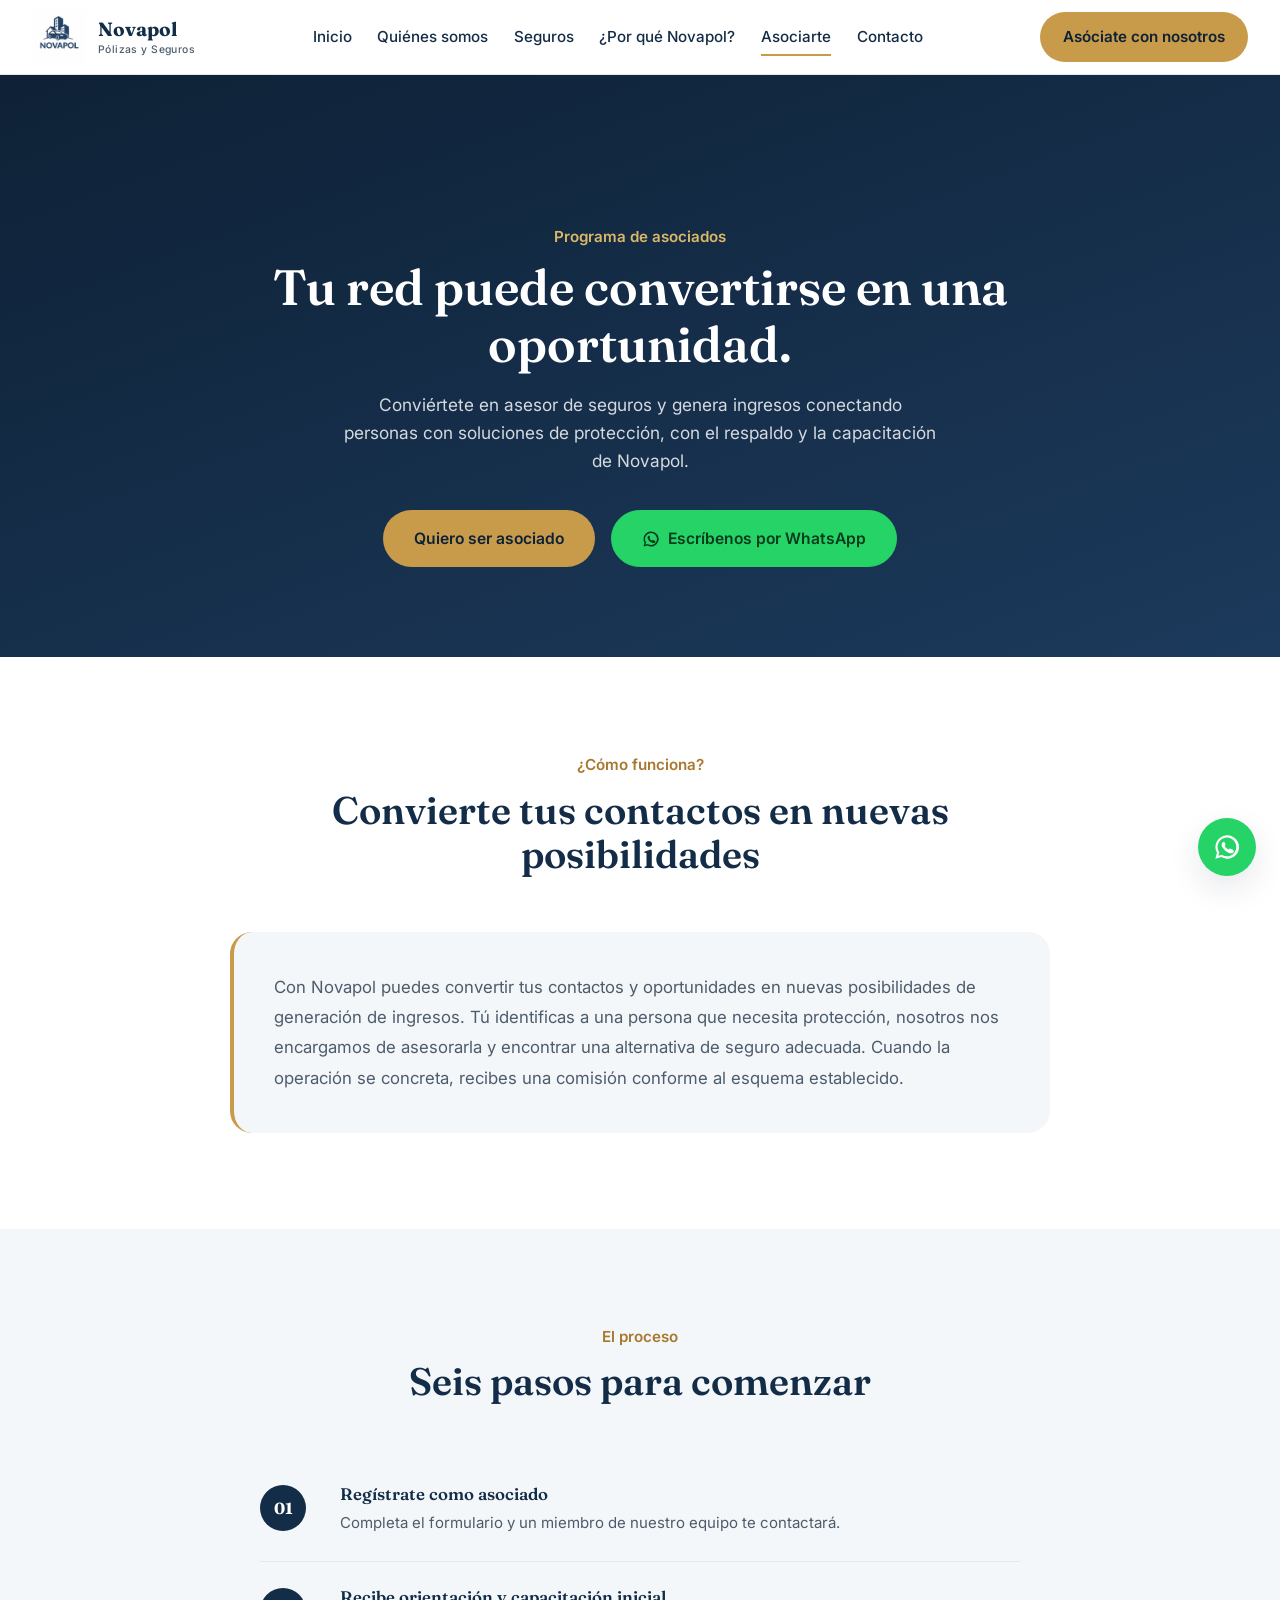
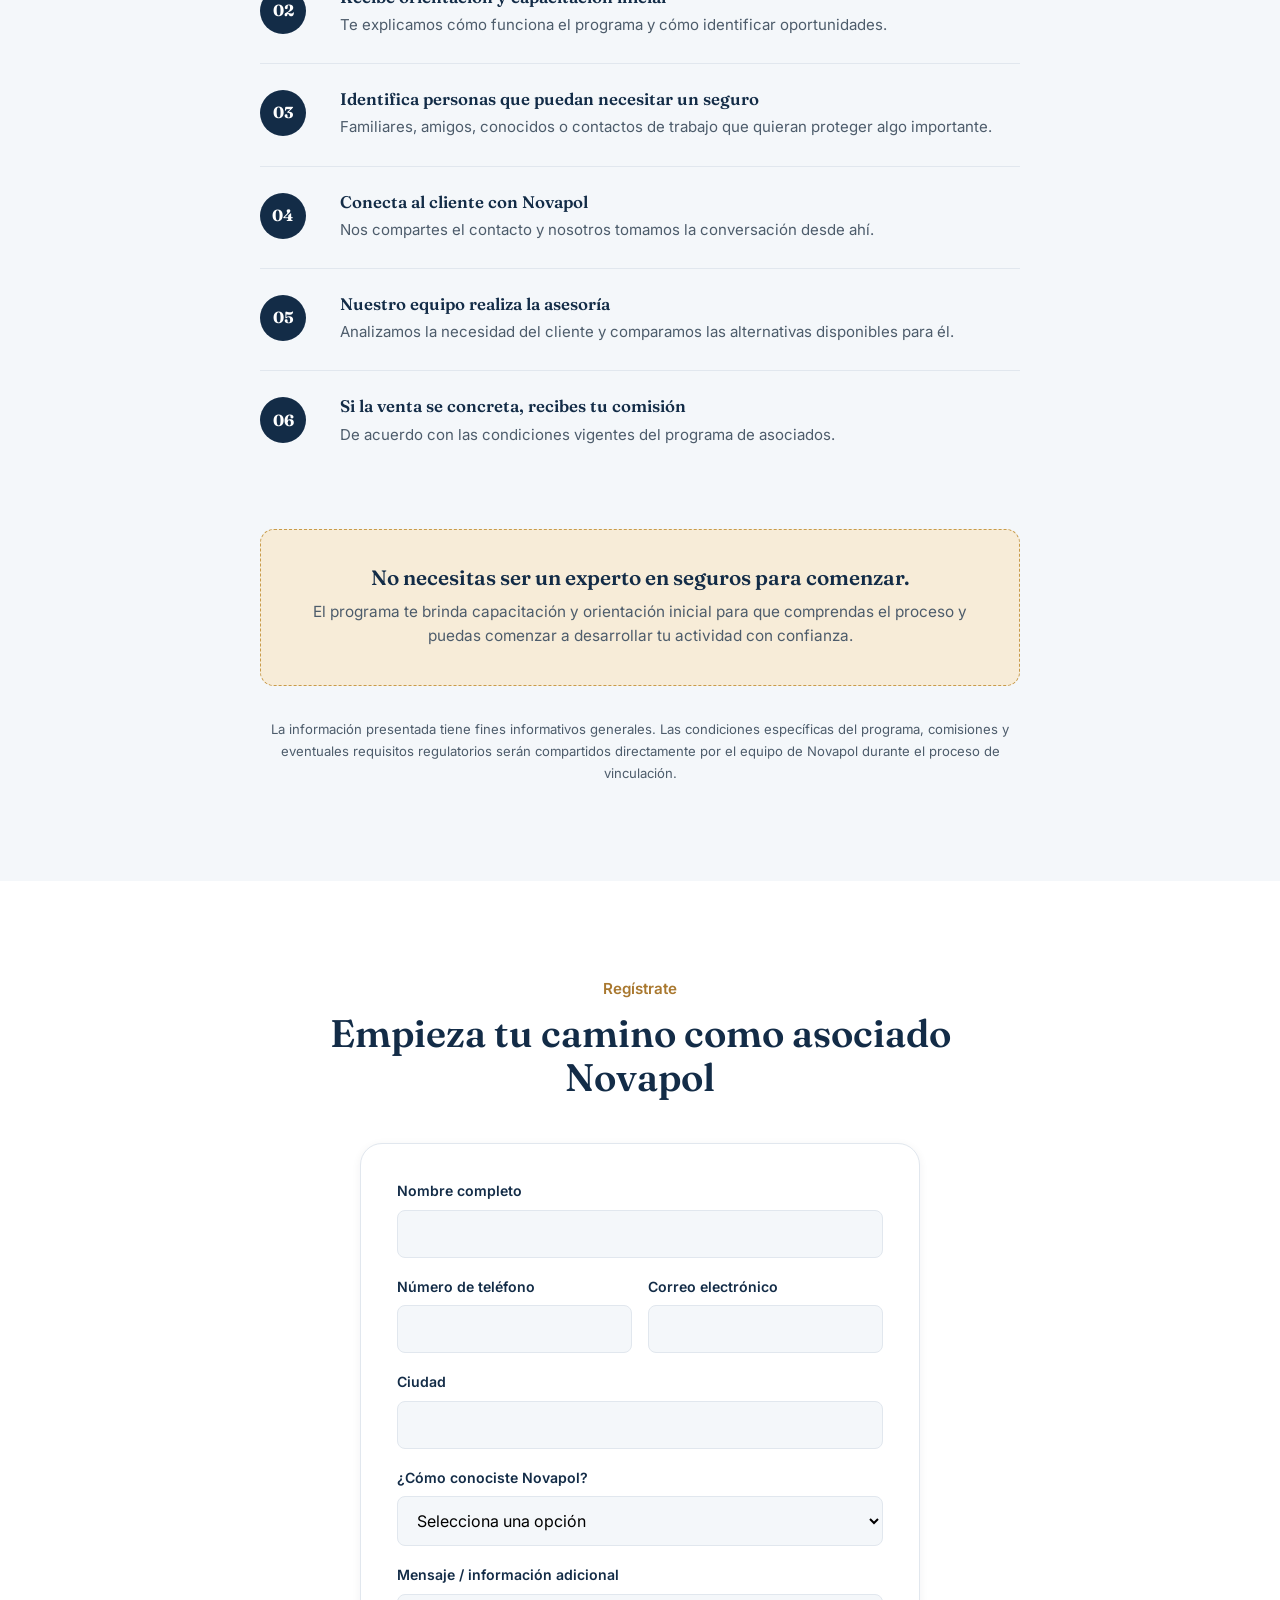
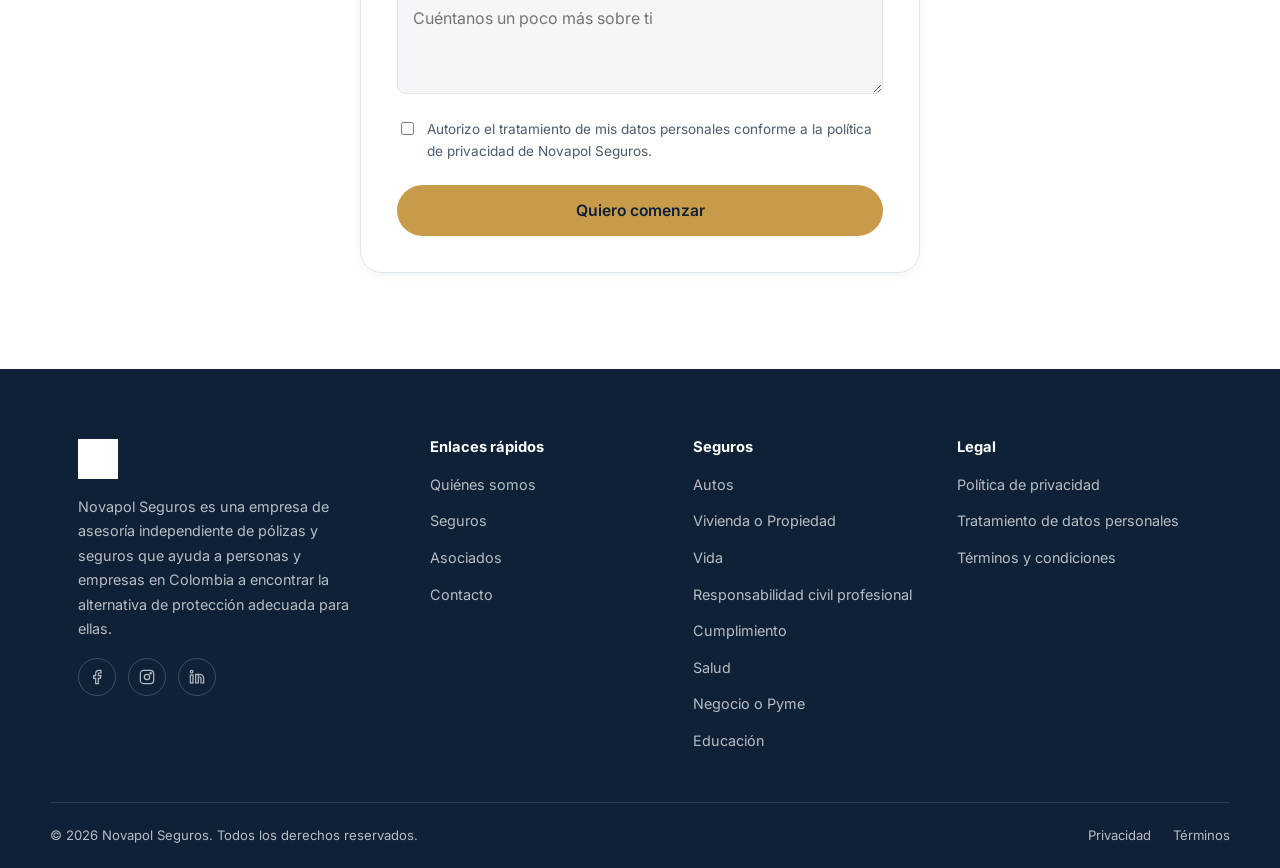
==== asociate.html @ b86d1c2f "Add files via upload" ====
<!DOCTYPE html>
<html lang="es-CO">
<head>
<meta charset="UTF-8">
<meta name="viewport" content="width=device-width, initial-scale=1.0">
<title>Asóciate con Novapol | Programa de Asociados de Novapol Seguros</title>
<meta name="description" content="Conviértete en asociado de Novapol Seguros: identifica personas que necesitan protección, conéctalas con nuestros asesores y recibe una comisión conforme a las condiciones del programa.">
<link rel="canonical" href="https://www.novapolseguros.com/asociate.html">

<meta property="og:type" content="website">
<meta property="og:site_name" content="Novapol Seguros">
<meta property="og:title" content="Programa de Asociados | Novapol Seguros">
<meta property="og:description" content="Tu red puede convertirse en una oportunidad. Conoce el programa de asociados de Novapol Seguros.">
<meta property="og:image" content="images/logo-full.png">
<meta property="og:locale" content="es_CO">

<link rel="icon" type="image/png" href="images/favicon.png">
<link rel="apple-touch-icon" href="images/favicon.png">

<link rel="preconnect" href="https://fonts.googleapis.com">
<link rel="preconnect" href="https://fonts.gstatic.com" crossorigin>
<link href="https://fonts.googleapis.com/css2?family=Fraunces:wght@500;600;700&family=Inter:wght@400;500;600;700&display=swap" rel="stylesheet">

<link rel="stylesheet" href="css/styles.css">
</head>
<body>

<!-- ================= HEADER ================= -->
<header class="site-header">
  <div class="header-inner">
    <a href="index.html" class="brand" aria-label="Novapol Seguros, ir al inicio">
      <img src="images/logo-icon.png" alt="Logotipo de Novapol Seguros">
      <span class="brand-name">Novapol<small>Pólizas y Seguros</small></span>
    </a>

    <nav class="nav-desktop" aria-label="Navegación principal">
      <a href="index.html#inicio">Inicio</a>
      <a href="index.html#quienes-somos">Quiénes somos</a>
      <a href="index.html#seguros">Seguros</a>
      <a href="index.html#por-que-novapol">¿Por qué Novapol?</a>
      <a href="asociate.html" class="current">Asociarte</a>
      <a href="index.html#contacto">Contacto</a>
    </nav>

    <div class="header-actions">
      <a href="#form-asociado" class="btn btn-primary">Asóciate con nosotros</a>
      <button class="hamburger" aria-label="Abrir menú" aria-expanded="false">
        <span></span><span></span><span></span>
      </button>
    </div>
  </div>

  <div class="mobile-menu" id="mobileMenu">
    <a href="index.html#inicio">Inicio</a>
    <a href="index.html#quienes-somos">Quiénes somos</a>
    <a href="index.html#seguros">Seguros</a>
    <a href="index.html#por-que-novapol">¿Por qué Novapol?</a>
    <a href="asociate.html">Asociarte</a>
    <a href="index.html#contacto">Contacto</a>
    <a href="#form-asociado" class="btn btn-primary btn-block">Asóciate con nosotros</a>
  </div>
</header>

<!-- ================= HERO ASOCIADOS ================= -->
<section class="assoc-hero">
  <div class="wrap">
    <span class="eyebrow">Programa de asociados</span>
    <h1>Tu red puede convertirse en una oportunidad.</h1>
    <p>Conviértete en asesor de seguros y genera ingresos conectando personas con soluciones de protección, con el respaldo y la capacitación de Novapol.</p>
    <div class="hero-ctas">
      <a href="#form-asociado" class="btn btn-primary">Quiero ser asociado</a>
      <a href="https://wa.me/573016755052?text=Hola%20Novapol%20Seguros%2C%20quisiera%20recibir%20asesor%C3%ADa%20sobre%20seguros." class="btn btn-wa " target="_blank" rel="noopener"><svg width="18" height="18" viewBox="0 0 24 24" fill="currentColor" aria-hidden="true"><path d="M12 2a10 10 0 0 0-8.6 15L2 22l5.2-1.4A10 10 0 1 0 12 2zm0 18a8 8 0 0 1-4.1-1.1l-.3-.2-3 .8.8-2.9-.2-.3A8 8 0 1 1 12 20zm4.4-6c-.2-.1-1.4-.7-1.6-.8s-.4-.1-.5.1-.5.7-.6.8-.2.1-.4 0a6.5 6.5 0 0 1-1.9-1.2 7 7 0 0 1-1.3-1.6c-.1-.2 0-.3.1-.4l.3-.4c.1-.1.1-.2.2-.4s0-.3 0-.4-.5-1.2-.7-1.6-.4-.4-.5-.4h-.5a1 1 0 0 0-.7.3 3 3 0 0 0-.9 2.2 5.2 5.2 0 0 0 1.1 2.7 11 11 0 0 0 4.4 3.9c.6.3 1.1.4 1.5.5a3.6 3.6 0 0 0 1.6.1 2.7 2.7 0 0 0 1.7-1.2 2.2 2.2 0 0 0 .1-1.2c-.1-.1-.2-.2-.4-.3z"/></svg> Escríbenos por WhatsApp</a>
    </div>
  </div>
</section>

<!-- ================= EXPLICACIÓN DEL MODELO ================= -->
<section class="section">
  <div class="wrap">
    <div class="center-col reveal">
      <span class="eyebrow">¿Cómo funciona?</span>
      <h2>Convierte tus contactos en nuevas posibilidades</h2>
    </div>

    <div class="explain-card mt-lg reveal">
      <p>Con Novapol puedes convertir tus contactos y oportunidades en nuevas posibilidades de generación de ingresos. Tú identificas a una persona que necesita protección, nosotros nos encargamos de asesorarla y encontrar una alternativa de seguro adecuada. Cuando la operación se concreta, recibes una comisión conforme al esquema establecido.</p>
    </div>
  </div>
</section>

<!-- ================= PROCESO PASO A PASO ================= -->
<section class="section section-tint">
  <div class="wrap">
    <div class="center-col reveal">
      <span class="eyebrow">El proceso</span>
      <h2>Seis pasos para comenzar</h2>
    </div>

    <div class="assoc-steps mt-lg reveal">
      <div class="assoc-step">
        <div class="num-circle">01</div>
        <div><h3>Regístrate como asociado</h3><p>Completa el formulario y un miembro de nuestro equipo te contactará.</p></div>
      </div>
      <div class="assoc-step">
        <div class="num-circle">02</div>
        <div><h3>Recibe orientación y capacitación inicial</h3><p>Te explicamos cómo funciona el programa y cómo identificar oportunidades.</p></div>
      </div>
      <div class="assoc-step">
        <div class="num-circle">03</div>
        <div><h3>Identifica personas que puedan necesitar un seguro</h3><p>Familiares, amigos, conocidos o contactos de trabajo que quieran proteger algo importante.</p></div>
      </div>
      <div class="assoc-step">
        <div class="num-circle">04</div>
        <div><h3>Conecta al cliente con Novapol</h3><p>Nos compartes el contacto y nosotros tomamos la conversación desde ahí.</p></div>
      </div>
      <div class="assoc-step">
        <div class="num-circle">05</div>
        <div><h3>Nuestro equipo realiza la asesoría</h3><p>Analizamos la necesidad del cliente y comparamos las alternativas disponibles para él.</p></div>
      </div>
      <div class="assoc-step">
        <div class="num-circle">06</div>
        <div><h3>Si la venta se concreta, recibes tu comisión</h3><p>De acuerdo con las condiciones vigentes del programa de asociados.</p></div>
      </div>
    </div>

    <div class="note-block reveal">
      <h3>No necesitas ser un experto en seguros para comenzar.</h3>
      <p>El programa te brinda capacitación y orientación inicial para que comprendas el proceso y puedas comenzar a desarrollar tu actividad con confianza.</p>
    </div>

    <p class="disclaimer">La información presentada tiene fines informativos generales. Las condiciones específicas del programa, comisiones y eventuales requisitos regulatorios serán compartidos directamente por el equipo de Novapol durante el proceso de vinculación.</p>
  </div>
</section>

<!-- ================= FORMULARIO ASOCIADOS ================= -->
<section class="section" id="form-asociado">
  <div class="wrap">
    <div class="center-col reveal">
      <span class="eyebrow">Regístrate</span>
      <h2>Empieza tu camino como asociado Novapol</h2>
    </div>

    <div style="max-width:560px;margin:44px auto 0;" class="reveal">
      <div class="form-card">
        <form data-validate data-subject="Nueva solicitud para ASOCIARSE - Novapol Seguros">
          <div class="form-status"></div>
          <input type="text" name="botcheck" tabindex="-1" autocomplete="off" style="display:none" aria-hidden="true">
          <div class="field">
            <label for="n-nombre">Nombre completo</label>
            <input id="n-nombre" name="nombre" type="text" data-required>
            <div class="field-error">Por favor ingresa tu nombre.</div>
          </div>
          <div class="field-row">
            <div class="field">
              <label for="n-telefono">Número de teléfono</label>
              <input id="n-telefono" name="telefono" type="tel" data-required>
              <div class="field-error">Ingresa un teléfono válido.</div>
            </div>
            <div class="field">
              <label for="n-correo">Correo electrónico</label>
              <input id="n-correo" name="email" type="email" data-required>
              <div class="field-error">Ingresa un correo válido.</div>
            </div>
          </div>
          <div class="field">
            <label for="n-ciudad">Ciudad</label>
            <input id="n-ciudad" name="ciudad" type="text" data-required>
            <div class="field-error">Ingresa tu ciudad.</div>
          </div>
          <div class="field">
            <label for="n-como">¿Cómo conociste Novapol?</label>
            <select id="n-como" name="como_conocio_novapol" data-required>
              <option value="">Selecciona una opción</option>
              <option>Redes sociales</option>
              <option>Recomendado por un conocido</option>
              <option>Búsqueda en internet</option>
              <option>Evento o charla</option>
              <option>Otro</option>
            </select>
            <div class="field-error">Selecciona una opción.</div>
          </div>
          <div class="field">
            <label for="n-mensaje">Mensaje / información adicional</label>
            <textarea id="n-mensaje" name="mensaje" placeholder="Cuéntanos un poco más sobre ti"></textarea>
          </div>
          <div class="checkbox-field">
            <input type="checkbox" id="n-datos" name="autoriza_tratamiento_datos" data-required>
            <label for="n-datos">Autorizo el tratamiento de mis datos personales conforme a la política de privacidad de Novapol Seguros.</label>
          </div>
          <button type="submit" class="btn btn-primary btn-block">Quiero comenzar</button>
        </form>
      </div>
    </div>
  </div>
</section>

<!-- ================= FOOTER ================= -->
<footer class="site-footer">
  <div class="wrap footer-grid">
    <div class="footer-brand">
      <img src="images/logo-icon.png" alt="Novapol Seguros">
      <p>Novapol Seguros es una empresa de asesoría independiente de pólizas y seguros que ayuda a personas y empresas en Colombia a encontrar la alternativa de protección adecuada para ellas.</p>
      <div class="social-row">
        <a href="#" aria-label="Facebook"><svg width="16" height="16" viewBox="0 0 24 24" fill="none" stroke="currentColor" stroke-width="1.8"><path d="M18 2h-3a5 5 0 0 0-5 5v3H7v4h3v8h4v-8h3l1-4h-4V7a1 1 0 0 1 1-1h3z"/></svg></a>
        <a href="#" aria-label="Instagram"><svg width="16" height="16" viewBox="0 0 24 24" fill="none" stroke="currentColor" stroke-width="1.8"><rect x="2" y="2" width="20" height="20" rx="5"/><circle cx="12" cy="12" r="4"/><circle cx="17.5" cy="6.5" r="1"/></svg></a>
        <a href="#" aria-label="LinkedIn"><svg width="16" height="16" viewBox="0 0 24 24" fill="none" stroke="currentColor" stroke-width="1.8"><path d="M16 8a6 6 0 0 1 6 6v7h-4v-7a2 2 0 0 0-4 0v7h-4V8h4v2a6 6 0 0 1 2-2z"/><rect x="2" y="9" width="4" height="12"/><circle cx="4" cy="4" r="2"/></svg></a>
      </div>
    </div>

    <div class="footer-col">
      <h4>Enlaces rápidos</h4>
      <ul>
        <li><a href="index.html#quienes-somos">Quiénes somos</a></li>
        <li><a href="index.html#seguros">Seguros</a></li>
        <li><a href="asociate.html">Asociados</a></li>
        <li><a href="index.html#contacto">Contacto</a></li>
      </ul>
    </div>

    <div class="footer-col">
      <h4>Seguros</h4>
      <ul>
        <li><a href="index.html#seguros">Autos</a></li>
        <li><a href="index.html#seguros">Vivienda o Propiedad</a></li>
        <li><a href="index.html#seguros">Vida</a></li>
        <li><a href="index.html#seguros">Responsabilidad civil profesional</a></li>
        <li><a href="index.html#seguros">Cumplimiento</a></li>
        <li><a href="index.html#seguros">Salud</a></li>
        <li><a href="index.html#seguros">Negocio o Pyme</a></li>
        <li><a href="index.html#seguros">Educación</a></li>
      </ul>
    </div>

    <div class="footer-col">
      <h4>Legal</h4>
      <ul>
        <li><a href="#">Política de privacidad</a></li>
        <li><a href="#">Tratamiento de datos personales</a></li>
        <li><a href="#">Términos y condiciones</a></li>
      </ul>
    </div>
  </div>

  <div class="wrap footer-bottom">
    <span>© 2026 Novapol Seguros. Todos los derechos reservados.</span>
    <span>
      <a href="#">Privacidad</a>
      <a href="#">Términos</a>
    </span>
  </div>
</footer>

<a href="https://wa.me/573016755052?text=Hola%20Novapol%20Seguros%2C%20quisiera%20recibir%20asesor%C3%ADa%20sobre%20seguros." class="whatsapp-fab" target="_blank" rel="noopener" aria-label="Escríbenos por WhatsApp" title="Escríbenos por WhatsApp">
  <svg width="28" height="28" viewBox="0 0 24 24" fill="currentColor"><path d="M12 2a10 10 0 0 0-8.6 15L2 22l5.2-1.4A10 10 0 1 0 12 2zm0 18a8 8 0 0 1-4.1-1.1l-.3-.2-3 .8.8-2.9-.2-.3A8 8 0 1 1 12 20zm4.4-6c-.2-.1-1.4-.7-1.6-.8s-.4-.1-.5.1-.5.7-.6.8-.2.1-.4 0a6.5 6.5 0 0 1-1.9-1.2 7 7 0 0 1-1.3-1.6c-.1-.2 0-.3.1-.4l.3-.4c.1-.1.1-.2.2-.4s0-.3 0-.4-.5-1.2-.7-1.6-.4-.4-.5-.4h-.5a1 1 0 0 0-.7.3 3 3 0 0 0-.9 2.2 5.2 5.2 0 0 0 1.1 2.7 11 11 0 0 0 4.4 3.9c.6.3 1.1.4 1.5.5a3.6 3.6 0 0 0 1.6.1 2.7 2.7 0 0 0 1.7-1.2 2.2 2.2 0 0 0 .1-1.2c-.1-.1-.2-.2-.4-.3z"/></svg>
</a>

<div class="mobile-cta-bar">
  <a href="#form-asociado" class="btn btn-primary">Quiero ser asociado</a>
  <a href="https://wa.me/573016755052?text=Hola%20Novapol%20Seguros%2C%20quisiera%20recibir%20asesor%C3%ADa%20sobre%20seguros." class="btn btn-wa" target="_blank" rel="noopener"><svg width="18" height="18" viewBox="0 0 24 24" fill="currentColor" aria-hidden="true"><path d="M12 2a10 10 0 0 0-8.6 15L2 22l5.2-1.4A10 10 0 1 0 12 2zm0 18a8 8 0 0 1-4.1-1.1l-.3-.2-3 .8.8-2.9-.2-.3A8 8 0 1 1 12 20zm4.4-6c-.2-.1-1.4-.7-1.6-.8s-.4-.1-.5.1-.5.7-.6.8-.2.1-.4 0a6.5 6.5 0 0 1-1.9-1.2 7 7 0 0 1-1.3-1.6c-.1-.2 0-.3.1-.4l.3-.4c.1-.1.1-.2.2-.4s0-.3 0-.4-.5-1.2-.7-1.6-.4-.4-.5-.4h-.5a1 1 0 0 0-.7.3 3 3 0 0 0-.9 2.2 5.2 5.2 0 0 0 1.1 2.7 11 11 0 0 0 4.4 3.9c.6.3 1.1.4 1.5.5a3.6 3.6 0 0 0 1.6.1 2.7 2.7 0 0 0 1.7-1.2 2.2 2.2 0 0 0 .1-1.2c-.1-.1-.2-.2-.4-.3z"/></svg> WhatsApp</a>
</div>

<script src="js/main.js"></script>
</body>
</html>
---- css/styles.css ----
/* =========================================================
   NOVAPOL SEGUROS — Hoja de estilos principal
   ========================================================= */

:root{
  /* Paleta basada en el logo (azul marino corporativo) */
  --navy-900:#0e2136;
  --navy-800:#132c47;
  --navy-700:#1c3a5c;
  --navy-600:#274b73;
  --navy-100:#e7edf3;
  --navy-050:#f4f7fa;

  --gold-600:#a9782f;
  --gold-500:#c89b4a;
  --gold-400:#dab868;
  --gold-100:#f7ecd8;

  --white:#ffffff;
  --ink:#16222f;
  --ink-soft:#4d5c6b;
  --line:#e1e7ee;

  --success:#2f7d5c;
  --error:#b3432c;

  --radius-s:8px;
  --radius-m:14px;
  --radius-l:22px;

  --shadow-s:0 2px 10px rgba(14,33,54,.06);
  --shadow-m:0 12px 32px rgba(14,33,54,.10);
  --shadow-l:0 24px 60px rgba(14,33,54,.16);

  --maxw:1180px;
  --font-head:"Fraunces", Georgia, serif;
  --font-body:"Inter", -apple-system, BlinkMacSystemFont, "Segoe UI", sans-serif;
}

*,*::before,*::after{box-sizing:border-box;}
html{scroll-behavior:smooth;}
body{
  margin:0;
  font-family:var(--font-body);
  color:var(--ink);
  background:var(--white);
  -webkit-font-smoothing:antialiased;
  line-height:1.6;
}
img{max-width:100%;display:block;}
a{color:inherit;text-decoration:none;}
ul{list-style:none;margin:0;padding:0;}
button{font-family:inherit;cursor:pointer;}
input,select,textarea{font-family:inherit;font-size:1rem;}

.wrap{max-width:var(--maxw);margin:0 auto;padding:0 28px;}

h1,h2,h3,h4{font-family:var(--font-head);color:var(--navy-800);line-height:1.15;margin:0;font-weight:600;}
h2{font-size:clamp(1.9rem,3vw,2.6rem);}
h3{font-size:1.3rem;}
p{margin:0;}

.eyebrow{
  color:var(--gold-600);
  font-weight:600;
  font-size:.95rem;
  margin-bottom:10px;
  display:block;
}

.section{padding:96px 0;}
.section-tight{padding:64px 0;}
.section-navy{background:var(--navy-800);color:var(--navy-100);}
.section-navy h2, .section-navy h3, .section-navy .eyebrow{color:var(--white);}
.section-tint{background:var(--navy-050);}

.head-row{
  display:flex;
  justify-content:space-between;
  align-items:flex-end;
  gap:32px;
  margin-bottom:52px;
  flex-wrap:wrap;
}
.head-row .lead{max-width:480px;color:var(--ink-soft);font-size:1.05rem;}

/* ---------- Botones ---------- */
.btn{
  display:inline-flex;
  align-items:center;
  justify-content:center;
  gap:8px;
  padding:15px 30px;
  border-radius:999px;
  font-weight:600;
  font-size:.98rem;
  border:1.5px solid transparent;
  transition:transform .18s ease, box-shadow .18s ease, background-color .18s ease, color .18s ease, border-color .18s ease;
  white-space:nowrap;
}
.btn-primary{background:var(--gold-500);color:var(--navy-900);}
.btn-primary:hover{background:var(--gold-400);transform:translateY(-2px);box-shadow:var(--shadow-m);}
.btn-primary:active{transform:translateY(0);}

.btn-outline{background:transparent;border-color:rgba(255,255,255,.5);color:inherit;}
.btn-outline:hover{border-color:var(--gold-500);color:var(--gold-500);}

.btn-ghost-navy{background:transparent;border-color:var(--navy-700);color:var(--navy-700);}
.btn-ghost-navy:hover{background:var(--navy-700);color:var(--white);}

.btn-block{width:100%;}
.btn:disabled{opacity:.6;cursor:not-allowed;transform:none !important;}
.btn:focus-visible, a:focus-visible, input:focus-visible, textarea:focus-visible, select:focus-visible, button:focus-visible{
  outline:2.5px solid var(--gold-500);
  outline-offset:2px;
}

/* ---------- Header ---------- */
.site-header{
  position:sticky;top:0;left:0;right:0;z-index:200;
  background:rgba(255,255,255,.92);
  backdrop-filter:blur(10px);
  border-bottom:1px solid var(--line);
}
.header-inner{
  display:flex;align-items:center;justify-content:space-between;
  padding:14px 28px;
  max-width:var(--maxw);margin:0 auto;
}
.brand{display:flex;align-items:center;gap:10px;}
.brand img{height:44px;width:auto;}
.brand-name{font-family:var(--font-head);font-weight:700;font-size:1.2rem;color:var(--navy-800);}
.brand-name small{display:block;font-family:var(--font-body);font-weight:500;font-size:.65rem;letter-spacing:.04em;color:var(--ink-soft);}

.nav-desktop{display:flex;align-items:center;gap:34px;}
.nav-desktop a{
  font-size:.96rem;font-weight:500;color:var(--navy-800);
  position:relative;padding:4px 0;
  transition:color .15s ease;
}
.nav-desktop a::after{
  content:"";position:absolute;left:0;bottom:-3px;width:0;height:2px;background:var(--gold-500);
  transition:width .2s ease;
}
.nav-desktop a:hover{color:var(--navy-600);}
.nav-desktop a:hover::after{width:100%;}
.nav-desktop a.current::after{width:100%;}

.header-actions{display:flex;align-items:center;gap:14px;}
.hamburger{
  display:none;flex-direction:column;gap:5px;background:none;border:none;padding:6px;
}
.hamburger span{width:24px;height:2px;background:var(--navy-800);border-radius:2px;transition:transform .25s ease, opacity .25s ease;}
.hamburger.is-open span:nth-child(1){transform:translateY(7px) rotate(45deg);}
.hamburger.is-open span:nth-child(2){opacity:0;}
.hamburger.is-open span:nth-child(3){transform:translateY(-7px) rotate(-45deg);}

.mobile-menu{
  display:none;
  position:fixed;inset:0;top:73px;
  background:var(--white);
  z-index:190;
  padding:28px;
  overflow-y:auto;
}
.mobile-menu.is-open{display:block;}
.mobile-menu a{display:block;padding:16px 4px;font-size:1.15rem;font-weight:600;color:var(--navy-800);border-bottom:1px solid var(--line);}
.mobile-menu .btn{margin-top:24px;}

@media (max-width:1100px){
  .nav-desktop{display:none;}
  .header-actions .btn{display:none;}
  .hamburger{display:flex;}
}

/* ---------- Hero ---------- */
.hero{
  position:relative;
  background:linear-gradient(160deg,var(--navy-900) 0%,var(--navy-700) 100%);
  color:var(--white);
  overflow:hidden;
  padding:100px 0 0;
}
.hero-grid{
  display:grid;grid-template-columns:1.05fr .95fr;gap:40px;align-items:center;
  padding-bottom:70px;
}
.hero-copy .eyebrow{color:var(--gold-400);}
.hero h1{color:var(--white);font-size:clamp(2.3rem,4.4vw,3.5rem);letter-spacing:-.01em;}
.hero-sub{color:rgba(255,255,255,.82);font-size:1.15rem;max-width:520px;margin-top:22px;}
.hero-ctas{display:flex;gap:16px;margin-top:36px;flex-wrap:wrap;}
.hero-trust{
  display:flex;gap:28px;margin-top:52px;flex-wrap:wrap;
  border-top:1px solid rgba(255,255,255,.15);padding-top:26px;
}
.hero-trust div{font-size:.9rem;color:rgba(255,255,255,.75);}
.hero-trust strong{display:block;font-family:var(--font-head);font-size:1.6rem;color:var(--white);font-weight:600;}

.hero-media{position:relative;border-radius:var(--radius-l);overflow:hidden;box-shadow:var(--shadow-l);}
.hero-media img{width:100%;height:520px;object-fit:cover;}
.hero-media::after{
  content:"";position:absolute;inset:0;
  background:linear-gradient(0deg,rgba(14,33,54,.55),transparent 55%);
}
.hero-card{
  position:absolute;left:24px;bottom:24px;z-index:2;
  background:rgba(255,255,255,.96);color:var(--navy-800);
  padding:16px 20px;border-radius:var(--radius-m);box-shadow:var(--shadow-m);
  display:flex;align-items:center;gap:12px;max-width:260px;
}
.hero-card .dot{width:10px;height:10px;border-radius:50%;background:var(--gold-500);flex:none;}
.hero-card span{font-size:.88rem;font-weight:600;line-height:1.3;}

@media (max-width:920px){
  .hero-grid{grid-template-columns:1fr;padding-bottom:48px;}
  .hero-media img{height:340px;}
  .hero-trust{gap:22px;}
}

/* ---------- Quiénes somos ---------- */
.about-grid{display:grid;grid-template-columns:.9fr 1.1fr;gap:64px;align-items:center;}
.about-media{border-radius:var(--radius-l);overflow:hidden;box-shadow:var(--shadow-m);}
.about-media img{width:100%;height:460px;object-fit:cover;}
.about-list{margin-top:28px;display:grid;gap:18px;}
.about-list li{display:flex;gap:14px;align-items:flex-start;font-size:.98rem;color:var(--ink-soft);}
.about-list .num{
  flex:none;width:30px;height:30px;border-radius:50%;
  background:var(--navy-800);color:var(--white);
  display:flex;align-items:center;justify-content:center;
  font-size:.82rem;font-weight:700;font-family:var(--font-head);
}
.about-copy p{color:var(--ink-soft);font-size:1.05rem;margin-top:16px;}
.about-quote{
  margin-top:30px;padding:22px 26px;border-left:3px solid var(--gold-500);
  background:var(--navy-050);border-radius:0 var(--radius-s) var(--radius-s) 0;
  font-family:var(--font-head);font-size:1.15rem;color:var(--navy-800);font-style:italic;
}

@media (max-width:920px){
  .about-grid{grid-template-columns:1fr;gap:36px;}
  .about-media img{height:320px;}
}

/* ---------- Proceso (qué hacemos) ---------- */
.flow{
  display:grid;grid-template-columns:repeat(5,1fr);gap:0;
  counter-reset:flow;
  position:relative;
}
.flow-step{
  padding:28px 18px;text-align:center;position:relative;
}
.flow-step:not(:last-child)::after{
  content:"";position:absolute;top:34px;right:-2px;width:100%;height:1.5px;
  background:repeating-linear-gradient(90deg,var(--line) 0 8px, transparent 8px 14px);
  z-index:0;
}
.flow-icon{
  width:56px;height:56px;border-radius:50%;background:var(--white);border:1.5px solid var(--navy-700);
  display:flex;align-items:center;justify-content:center;margin:0 auto 16px;position:relative;z-index:1;
  color:var(--navy-700);
}
.flow-step p{font-weight:600;color:var(--navy-800);font-size:.96rem;}

@media (max-width:920px){
  .flow{grid-template-columns:1fr 1fr;gap:24px 12px;}
  .flow-step:not(:last-child)::after{display:none;}
}
@media (max-width:560px){.flow{grid-template-columns:1fr;}}

/* ---------- Seguros / Cards ---------- */
.cards-grid{
  display:grid;grid-template-columns:repeat(3,1fr);gap:26px;
}
.ins-card{
  border-radius:var(--radius-m);
  border:1px solid var(--line);
  overflow:hidden;background:var(--white);
  transition:transform .22s ease, box-shadow .22s ease, border-color .22s ease;
  display:flex;flex-direction:column;
}
.ins-card:hover{transform:translateY(-6px);box-shadow:var(--shadow-m);border-color:transparent;}
.ins-media{height:190px;overflow:hidden;}
.ins-media img{width:100%;height:100%;object-fit:cover;transition:transform .4s ease;}
.ins-card:hover .ins-media img{transform:scale(1.06);}
.ins-body{padding:24px;display:flex;flex-direction:column;gap:10px;flex:1;}
.ins-icon{
  width:42px;height:42px;border-radius:10px;background:var(--navy-050);
  display:flex;align-items:center;justify-content:center;color:var(--navy-700);margin-bottom:4px;
}
.ins-body p{color:var(--ink-soft);font-size:.94rem;flex:1;}
.ins-link{
  margin-top:6px;font-weight:600;font-size:.92rem;color:var(--navy-700);
  display:inline-flex;align-items:center;gap:6px;
}
.ins-link svg{transition:transform .2s ease;}
.ins-card:hover .ins-link svg{transform:translateX(4px);}

@media (min-width:1100px){.cards-grid{grid-template-columns:repeat(4,1fr);}}
@media (max-width:920px){.cards-grid{grid-template-columns:1fr 1fr;}}
@media (max-width:640px){.cards-grid{grid-template-columns:1fr;}}

/* ---------- Por qué Novapol ---------- */
.why-grid{display:grid;grid-template-columns:repeat(3,1fr);gap:24px;margin-top:10px;}
.why-card{
  padding:30px 26px;border-radius:var(--radius-m);background:rgba(255,255,255,.05);
  border:1px solid rgba(255,255,255,.12);
}
.why-card .ins-icon{background:rgba(255,255,255,.1);color:var(--gold-400);}
.why-card h3{color:var(--white);margin:14px 0 8px;font-size:1.1rem;}
.why-card p{color:rgba(255,255,255,.72);font-size:.94rem;}
.why-banner{
  margin-top:56px;text-align:center;padding:34px;border-radius:var(--radius-m);
  background:rgba(200,155,74,.12);border:1px solid rgba(200,155,74,.3);
}
.why-banner p{font-family:var(--font-head);font-size:1.35rem;color:var(--white);}

@media (max-width:920px){.why-grid{grid-template-columns:1fr;}}

/* ---------- Proceso 4 pasos ---------- */
.steps4{display:grid;grid-template-columns:repeat(4,1fr);gap:24px;}
.step4{position:relative;padding-top:8px;}
.step4 .step-no{
  font-family:var(--font-head);font-size:2.6rem;color:var(--navy-100);font-weight:700;
  -webkit-text-stroke:1.5px var(--navy-700);
  color:transparent;
  line-height:1;
}
.step4 h3{margin-top:10px;font-size:1.05rem;}
.step4 p{color:var(--ink-soft);font-size:.92rem;margin-top:8px;}
.steps-cta{text-align:center;margin-top:48px;}

@media (max-width:920px){.steps4{grid-template-columns:1fr 1fr;row-gap:36px;}}
@media (max-width:560px){.steps4{grid-template-columns:1fr;}}

/* ---------- Asociados teaser ---------- */
.assoc-teaser{
  background:linear-gradient(120deg,var(--gold-600),var(--gold-500));
  border-radius:var(--radius-l);
  padding:56px;
  display:grid;grid-template-columns:1.2fr .8fr;gap:32px;align-items:center;
  color:var(--navy-900);
}
.assoc-teaser h2{color:var(--navy-900);}
.assoc-teaser p{margin-top:14px;color:rgba(14,33,54,.82);font-size:1.05rem;max-width:480px;}
.assoc-teaser .btn-primary{background:var(--navy-900);color:var(--white);}
.assoc-teaser .btn-primary:hover{background:var(--navy-700);}
.assoc-stats{display:flex;gap:30px;justify-content:flex-end;flex-wrap:wrap;}
.assoc-stats div{text-align:center;}
.assoc-stats strong{display:block;font-family:var(--font-head);font-size:2rem;}
.assoc-stats span{font-size:.82rem;color:rgba(14,33,54,.75);}

@media (max-width:920px){
  .assoc-teaser{grid-template-columns:1fr;padding:36px 26px;text-align:left;}
  .assoc-stats{justify-content:flex-start;}
}

/* ---------- Contacto ---------- */
.contact-grid{display:grid;grid-template-columns:1fr 1.1fr;gap:56px;}
.contact-info h2{margin-bottom:10px;}
.contact-info > p{color:var(--ink-soft);font-size:1.05rem;margin-bottom:32px;}
.contact-channels{display:grid;gap:16px;margin-bottom:32px;}
.channel{
  display:flex;gap:14px;align-items:flex-start;padding:16px;border:1px solid var(--line);border-radius:var(--radius-m);
}
.channel .ins-icon{margin:0;}
.channel strong{display:block;font-size:.95rem;color:var(--navy-800);}
.channel span{font-size:.88rem;color:var(--ink-soft);}

.audience-toggle{display:flex;gap:10px;margin-bottom:22px;background:var(--navy-050);padding:6px;border-radius:999px;}
.audience-toggle button{
  flex:1;padding:11px 14px;border-radius:999px;border:none;background:transparent;font-weight:600;font-size:.92rem;color:var(--ink-soft);
  transition:background .2s ease, color .2s ease;
}
.audience-toggle button.active{background:var(--navy-800);color:var(--white);}

.form-card{
  background:var(--white);border:1px solid var(--line);border-radius:var(--radius-l);
  padding:36px;box-shadow:var(--shadow-s);
}
.field{margin-bottom:18px;}
.field label{display:block;font-size:.88rem;font-weight:600;color:var(--navy-800);margin-bottom:7px;}
.field input, .field select, .field textarea{
  width:100%;padding:13px 15px;border-radius:var(--radius-s);border:1.5px solid var(--line);
  background:var(--navy-050);transition:border-color .18s ease, background .18s ease;
}
.field input:focus, .field select:focus, .field textarea:focus{
  outline:none;border-color:var(--navy-700);background:var(--white);
}
.field textarea{resize:vertical;min-height:100px;}
.field.has-error input, .field.has-error select, .field.has-error textarea{border-color:var(--error);}
.field-error{display:none;color:var(--error);font-size:.82rem;margin-top:6px;}
.field.has-error .field-error{display:block;}
.field-row{display:grid;grid-template-columns:1fr 1fr;gap:16px;}
.checkbox-field{display:flex;gap:10px;align-items:flex-start;font-size:.85rem;color:var(--ink-soft);margin-bottom:22px;}
.checkbox-field input{width:auto;margin-top:3px;}

.form-status{
  display:none;padding:14px 16px;border-radius:var(--radius-s);font-size:.92rem;margin-bottom:18px;align-items:center;gap:10px;
}
.form-status.show{display:flex;}
.form-status.success{background:rgba(47,125,92,.1);color:var(--success);}
.form-status.error{background:rgba(179,67,44,.1);color:var(--error);}

@media (max-width:920px){
  .contact-grid{grid-template-columns:1fr;gap:40px;}
  .field-row{grid-template-columns:1fr;}
}

/* ---------- Footer ---------- */
.site-footer{background:var(--navy-900);color:rgba(255,255,255,.7);padding-top:70px;}
.footer-grid{
  display:grid;grid-template-columns:1.4fr 1fr 1fr 1.1fr;gap:40px;padding-bottom:48px;border-bottom:1px solid rgba(255,255,255,.1);
}
.footer-brand img{height:40px;filter:brightness(0) invert(1);margin-bottom:16px;}
.footer-brand p{font-size:.9rem;line-height:1.7;max-width:280px;}
.footer-col h4{color:var(--white);font-size:.92rem;font-family:var(--font-body);font-weight:700;margin-bottom:16px;}
.footer-col ul{display:grid;gap:11px;}
.footer-col a{font-size:.9rem;transition:color .15s ease;}
.footer-col a:hover{color:var(--gold-400);}
.social-row{display:flex;gap:12px;margin-top:16px;}
.social-row a{
  width:38px;height:38px;border-radius:50%;border:1px solid rgba(255,255,255,.2);
  display:flex;align-items:center;justify-content:center;transition:border-color .18s ease, background .18s ease;
}
.social-row a:hover{background:var(--gold-500);border-color:var(--gold-500);color:var(--navy-900);}
.footer-bottom{
  padding:22px 0;display:flex;justify-content:space-between;flex-wrap:wrap;gap:10px;font-size:.82rem;
}
.footer-bottom a{margin-left:18px;}

@media (max-width:920px){
  .footer-grid{grid-template-columns:1fr 1fr;}
}
@media (max-width:560px){
  .footer-grid{grid-template-columns:1fr;}
}

/* ---------- WhatsApp flotante ---------- */
.whatsapp-fab{
  position:fixed;right:24px;bottom:24px;z-index:150;
  width:58px;height:58px;border-radius:50%;
  background:#25D366;color:#fff;
  display:flex;align-items:center;justify-content:center;
  box-shadow:var(--shadow-m);
  transition:transform .2s ease;
}
.whatsapp-fab:hover{transform:scale(1.08);}

/* ---------- Reveal on scroll ---------- */
.reveal{opacity:0;transform:translateY(18px);transition:opacity .6s ease, transform .6s ease;}
.reveal.in{opacity:1;transform:translateY(0);}

/* ---------- Página Asóciate ---------- */
.assoc-hero{
  background:linear-gradient(160deg,var(--navy-900), var(--navy-700));
  color:var(--white);padding:150px 0 90px;text-align:center;
}
.assoc-hero .eyebrow{color:var(--gold-400);justify-content:center;display:block;}
.assoc-hero h1{color:var(--white);font-size:clamp(2.1rem,4vw,3.1rem);max-width:760px;margin:0 auto;}
.assoc-hero p{color:rgba(255,255,255,.82);max-width:600px;margin:18px auto 0;font-size:1.08rem;}
.assoc-hero .hero-ctas{justify-content:center;}

.explain-card{
  max-width:820px;margin:0 auto;background:var(--navy-050);border-radius:var(--radius-l);
  padding:40px;font-size:1.05rem;color:var(--ink-soft);line-height:1.8;
  border-left:4px solid var(--gold-500);
}

.assoc-steps{counter-reset:astep;display:grid;gap:0;max-width:760px;margin:0 auto;}
.assoc-step{
  display:grid;grid-template-columns:60px 1fr;gap:20px;padding:26px 0;border-bottom:1px solid var(--line);
}
.assoc-step:last-child{border-bottom:none;}
.assoc-step .num-circle{
  width:46px;height:46px;border-radius:50%;background:var(--navy-800);color:var(--white);
  display:flex;align-items:center;justify-content:center;font-family:var(--font-head);font-weight:700;
}
.assoc-step h3{font-size:1.05rem;margin-bottom:6px;}
.assoc-step p{color:var(--ink-soft);font-size:.94rem;}

.note-block{
  max-width:760px;margin:56px auto 0;text-align:center;padding:36px;
  border:1.5px dashed var(--gold-500);border-radius:var(--radius-m);background:var(--gold-100);
}
.note-block h3{margin-bottom:10px;}
.note-block p{color:var(--ink-soft);font-size:.96rem;}

.disclaimer{
  max-width:760px;margin:32px auto 0;font-size:.82rem;color:var(--ink-soft);
  text-align:center;line-height:1.7;
}

/* ---------- Utilidades ---------- */
.text-center{text-align:center;}
.mt-lg{margin-top:56px;}
.center-col{max-width:640px;margin:0 auto;text-align:center;}

/* ---------- Accesibilidad: reduced motion ---------- */
@media (prefers-reduced-motion: reduce){
  *{animation-duration:0.001ms !important;animation-iteration-count:1 !important;transition-duration:0.001ms !important;scroll-behavior:auto !important;}
}

.contact-channels a{color:inherit;text-decoration:underline;text-underline-offset:3px;}
.contact-channels a:hover{color:var(--gold-600);}

/* ---------- Logo en el hero ---------- */
.hero-logo{background:#fff;display:flex;align-items:center;justify-content:center;padding:36px;height:520px;}
.hero-logo img{width:100%;height:100%;object-fit:contain;}
.hero-media::after{display:none;}
@media (max-width:920px){.hero-logo{height:340px;padding:24px;}}

/* ---------- Llamados a la acción ---------- */
.btn-wa{background:#25D366;color:#073b1d;border-color:#25D366;}
.btn-wa:hover{background:#1ebe5a;transform:translateY(-2px);box-shadow:var(--shadow-m);}
.btn-wa svg{flex:none;}
.btn-sm{padding:10px 18px;font-size:.9rem;}
.ins-cta{
  margin-top:10px;align-self:flex-start;padding:10px 18px;border-radius:999px;
  background:var(--navy-700);color:var(--white);font-size:.9rem;
  transition:background .2s ease;
}
.ins-cta:hover{background:var(--gold-500);color:var(--navy-900);}
.cta-band{
  margin-top:48px;padding:34px 40px;border-radius:var(--radius-l);
  background:linear-gradient(160deg,var(--navy-900),var(--navy-700));color:var(--white);
  display:flex;align-items:center;justify-content:space-between;gap:28px;flex-wrap:wrap;
}
.cta-band h3{color:var(--white);font-size:1.5rem;}
.cta-band p{color:rgba(255,255,255,.8);margin-top:6px;max-width:520px;}
.cta-band-actions{display:flex;gap:14px;flex-wrap:wrap;}
.steps-cta{display:flex;gap:14px;justify-content:center;flex-wrap:wrap;}
.contact-quick{display:flex;gap:12px;flex-wrap:wrap;margin:22px 0 8px;}
.mobile-cta-bar{display:none;}
@media (max-width:920px){
  .mobile-cta-bar{
    display:flex;gap:10px;position:fixed;left:0;right:0;bottom:0;z-index:160;
    padding:10px 14px calc(10px + env(safe-area-inset-bottom,0px));
    background:rgba(255,255,255,.96);backdrop-filter:blur(10px);
    border-top:1px solid var(--line);box-shadow:0 -6px 20px rgba(14,33,54,.10);
  }
  .mobile-cta-bar .btn{flex:1;padding:12px 10px;font-size:.92rem;}
  .whatsapp-fab{display:none;}
  body{padding-bottom:72px;}
  .cta-band{padding:26px 22px;}
}


/* ---------- Encabezado: acomodo y proporciones ---------- */
.header-inner{max-width:1280px;padding:10px 32px;gap:24px;}
.brand{flex:none;gap:12px;}
.brand img{height:54px;width:auto;}
.brand-name{white-space:nowrap;line-height:1.15;}
.brand-name small{margin-top:3px;white-space:nowrap;}
.nav-desktop{gap:clamp(18px,2vw,32px);flex:1;justify-content:center;}
.nav-desktop a{white-space:nowrap;font-size:.95rem;}
.header-actions{flex:none;gap:0;}
.header-actions .btn{white-space:nowrap;padding:12px 22px;font-size:.95rem;}
.mobile-menu{top:75px;}
@media (max-width:1100px){.header-inner{padding:8px 20px;}.brand img{height:48px;}.mobile-menu{top:65px;}}
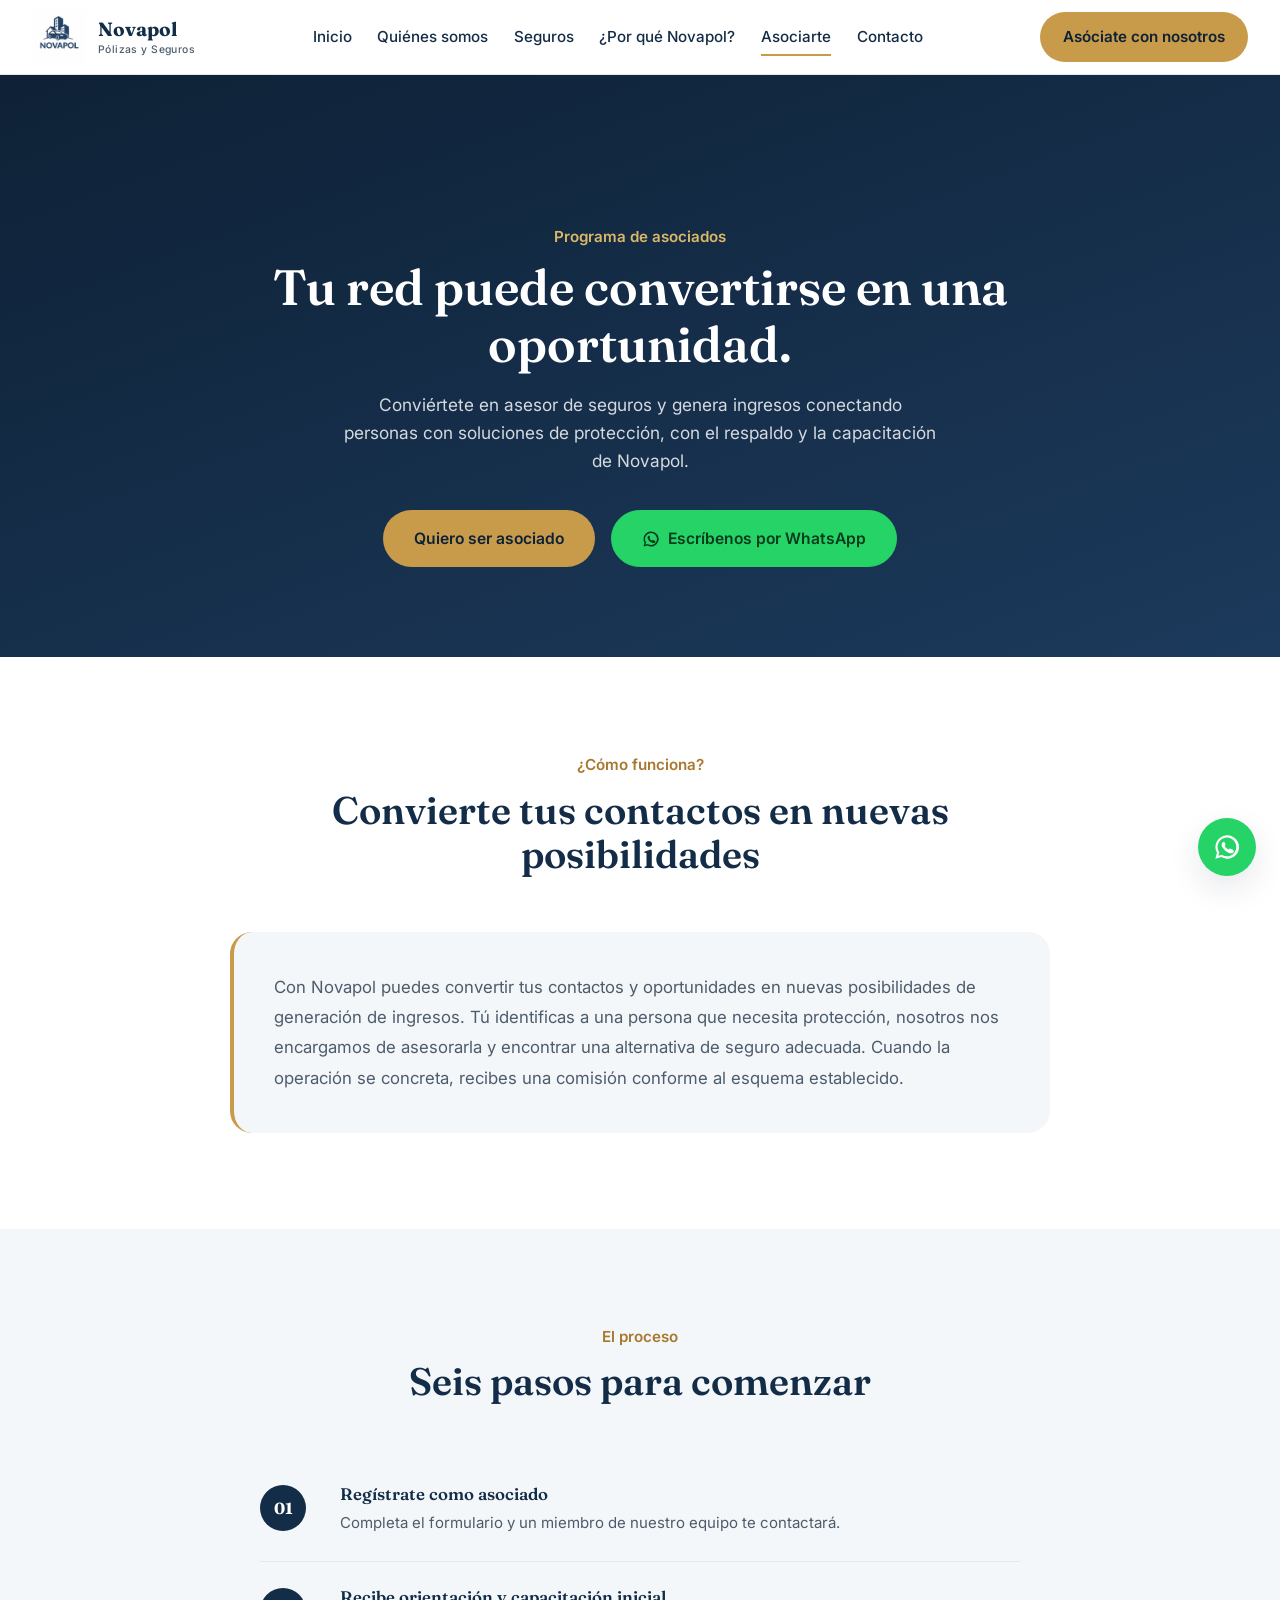
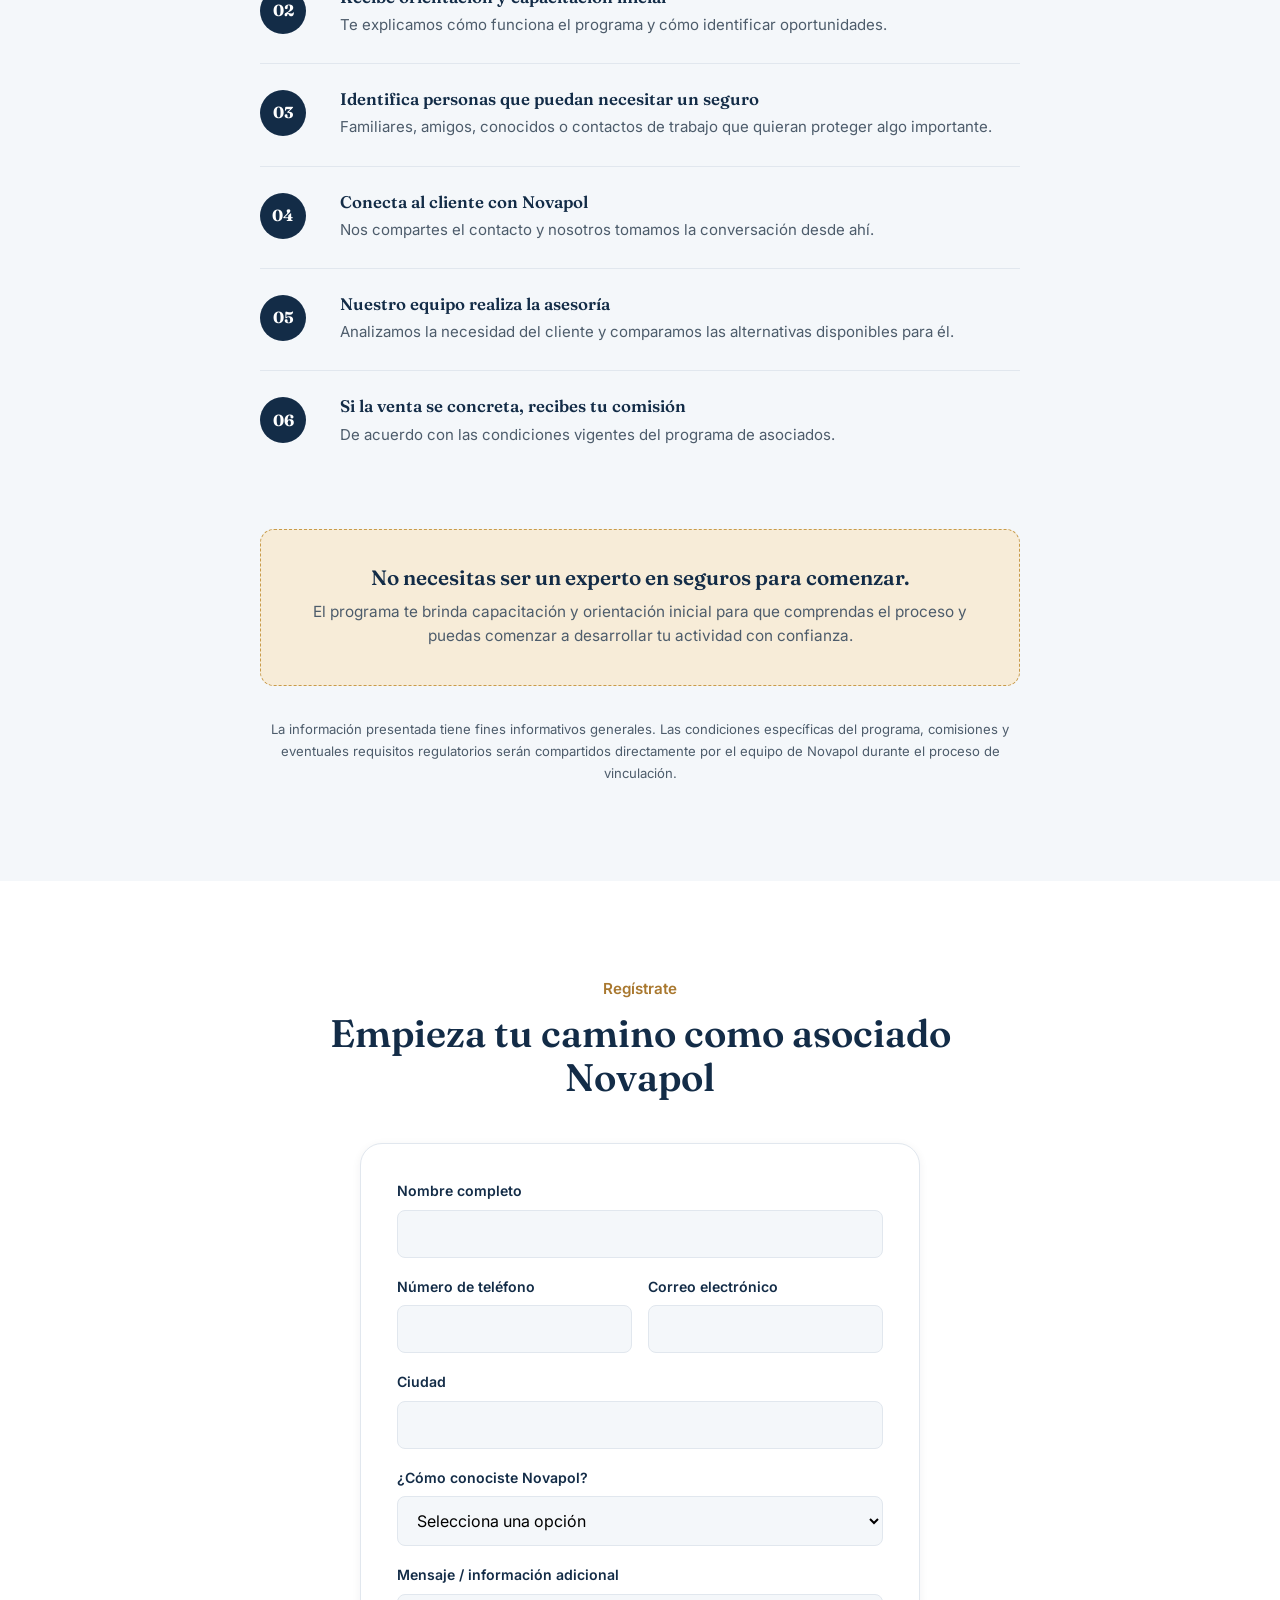
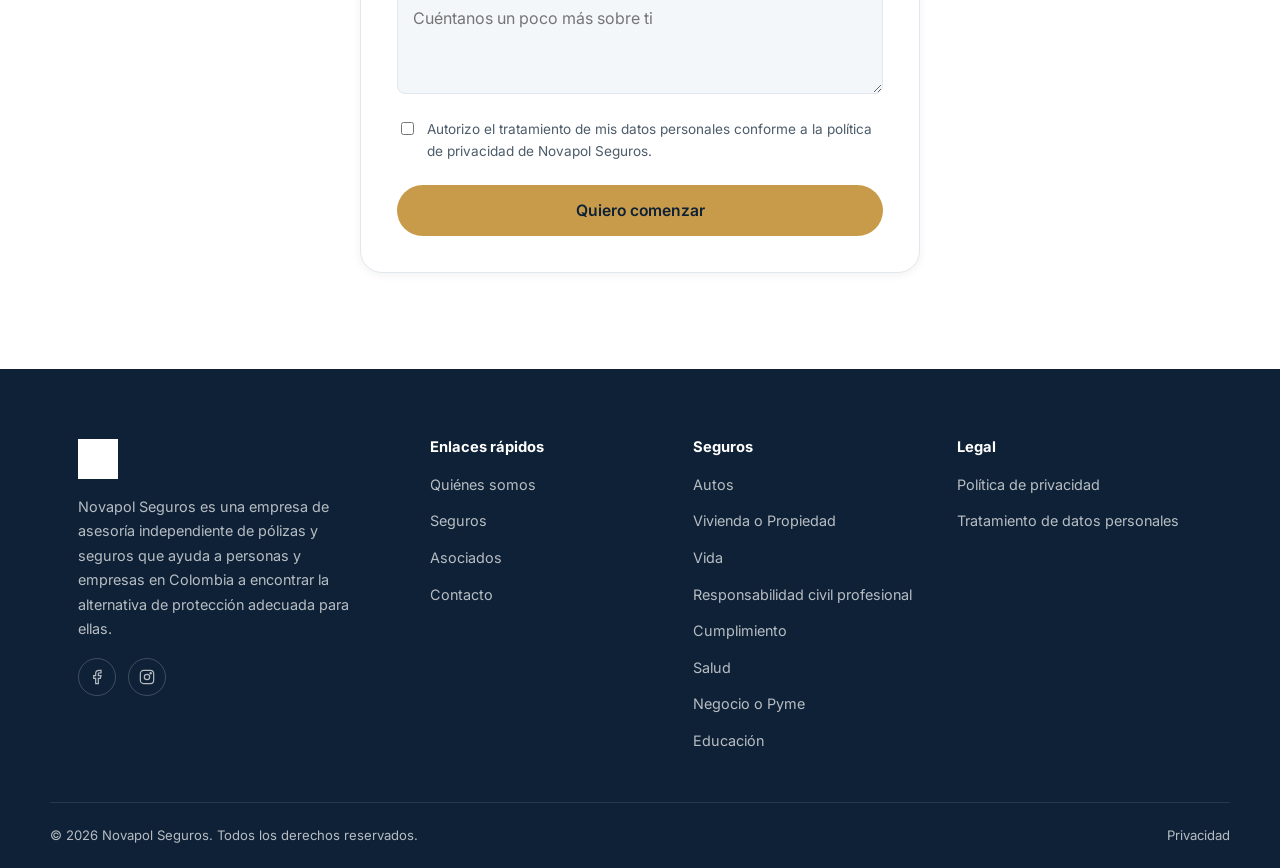
==== commit f7764b73: "Add files via upload" ====
--- a/asociate.html
+++ b/asociate.html
@@ -5,7 +5,7 @@
 <meta name="viewport" content="width=device-width, initial-scale=1.0">
 <title>Asóciate con Novapol | Programa de Asociados de Novapol Seguros</title>
 <meta name="description" content="Conviértete en asociado de Novapol Seguros: identifica personas que necesitan protección, conéctalas con nuestros asesores y recibe una comisión conforme a las condiciones del programa.">
-<link rel="canonical" href="https://www.novapolseguros.com/asociate.html">
+<link rel="canonical" href="https://novapolseguros.com/asociate.html">
 
 <meta property="og:type" content="website">
 <meta property="og:site_name" content="Novapol Seguros">
@@ -185,7 +185,7 @@
           </div>
           <div class="checkbox-field">
             <input type="checkbox" id="n-datos" name="autoriza_tratamiento_datos" data-required>
-            <label for="n-datos">Autorizo el tratamiento de mis datos personales conforme a la política de privacidad de Novapol Seguros.</label>
+            <label for="n-datos">Autorizo el tratamiento de mis datos personales conforme a la <a href="privacidad.html" target="_blank" rel="noopener">política de privacidad</a> de Novapol Seguros.</label>
           </div>
           <button type="submit" class="btn btn-primary btn-block">Quiero comenzar</button>
         </form>
@@ -201,9 +201,8 @@
       <img src="images/logo-icon.png" alt="Novapol Seguros">
       <p>Novapol Seguros es una empresa de asesoría independiente de pólizas y seguros que ayuda a personas y empresas en Colombia a encontrar la alternativa de protección adecuada para ellas.</p>
       <div class="social-row">
-        <a href="#" aria-label="Facebook"><svg width="16" height="16" viewBox="0 0 24 24" fill="none" stroke="currentColor" stroke-width="1.8"><path d="M18 2h-3a5 5 0 0 0-5 5v3H7v4h3v8h4v-8h3l1-4h-4V7a1 1 0 0 1 1-1h3z"/></svg></a>
-        <a href="#" aria-label="Instagram"><svg width="16" height="16" viewBox="0 0 24 24" fill="none" stroke="currentColor" stroke-width="1.8"><rect x="2" y="2" width="20" height="20" rx="5"/><circle cx="12" cy="12" r="4"/><circle cx="17.5" cy="6.5" r="1"/></svg></a>
-        <a href="#" aria-label="LinkedIn"><svg width="16" height="16" viewBox="0 0 24 24" fill="none" stroke="currentColor" stroke-width="1.8"><path d="M16 8a6 6 0 0 1 6 6v7h-4v-7a2 2 0 0 0-4 0v7h-4V8h4v2a6 6 0 0 1 2-2z"/><rect x="2" y="9" width="4" height="12"/><circle cx="4" cy="4" r="2"/></svg></a>
+        <a href="https://www.facebook.com/share/1DgfGYFvQV/" target="_blank" rel="noopener noreferrer" aria-label="Facebook de Novapol Seguros"><svg width="16" height="16" viewBox="0 0 24 24" fill="none" stroke="currentColor" stroke-width="1.8"><path d="M18 2h-3a5 5 0 0 0-5 5v3H7v4h3v8h4v-8h3l1-4h-4V7a1 1 0 0 1 1-1h3z"/></svg></a>
+        <a href="https://www.instagram.com/novapolseguros" target="_blank" rel="noopener noreferrer" aria-label="Instagram de Novapol Seguros"><svg width="16" height="16" viewBox="0 0 24 24" fill="none" stroke="currentColor" stroke-width="1.8"><rect x="2" y="2" width="20" height="20" rx="5"/><circle cx="12" cy="12" r="4"/><circle cx="17.5" cy="6.5" r="1"/></svg></a>
       </div>
     </div>
 
@@ -234,9 +233,8 @@
     <div class="footer-col">
       <h4>Legal</h4>
       <ul>
-        <li><a href="#">Política de privacidad</a></li>
-        <li><a href="#">Tratamiento de datos personales</a></li>
-        <li><a href="#">Términos y condiciones</a></li>
+        <li><a href="privacidad.html">Política de privacidad</a></li>
+        <li><a href="tratamiento-datos.html">Tratamiento de datos personales</a></li>
       </ul>
     </div>
   </div>
@@ -244,8 +242,7 @@
   <div class="wrap footer-bottom">
     <span>© 2026 Novapol Seguros. Todos los derechos reservados.</span>
     <span>
-      <a href="#">Privacidad</a>
-      <a href="#">Términos</a>
+      <a href="privacidad.html">Privacidad</a>
     </span>
   </div>
 </footer>
--- a/css/styles.css
+++ b/css/styles.css
@@ -558,3 +558,25 @@
 .header-actions .btn{white-space:nowrap;padding:12px 22px;font-size:.95rem;}
 .mobile-menu{top:75px;}
 @media (max-width:1100px){.header-inner{padding:8px 20px;}.brand img{height:48px;}.mobile-menu{top:65px;}}
+
+/* ---------- Páginas legales ---------- */
+.legal-page{padding:48px 0 72px;background:var(--white);}
+.legal-wrap{max-width:820px;}
+.legal-crumbs{font-size:.9rem;color:var(--navy-600,#4a6079);margin-bottom:18px;}
+.legal-crumbs a{text-decoration:underline;text-underline-offset:3px;}
+.legal-page h1{font-size:clamp(1.9rem,4vw,2.6rem);line-height:1.15;margin-bottom:14px;}
+.legal-lead{font-size:1.08rem;color:#4a5a6c;margin-bottom:22px;}
+.legal-contact{background:#f4f7fa;border-left:4px solid var(--gold-500,#c89b4a);border-radius:10px;padding:16px 20px;margin-bottom:34px;line-height:1.8;font-size:.98rem;}
+.legal-contact a{text-decoration:underline;text-underline-offset:3px;}
+.legal-body h2{font-size:1.35rem;margin:36px 0 12px;}
+.legal-body h3{font-size:1.1rem;margin:24px 0 8px;}
+.legal-body p{margin:0 0 14px;line-height:1.75;}
+.legal-body ul,.legal-body ol{margin:0 0 18px 1.3rem;line-height:1.75;}
+.legal-body li{margin-bottom:6px;}
+.legal-body a{text-decoration:underline;text-underline-offset:3px;}
+.table-scroll{overflow-x:auto;margin:0 0 22px;}
+.legal-body table{width:100%;border-collapse:collapse;font-size:.95rem;}
+.legal-body th,.legal-body td{border:1px solid #d8e0e8;padding:10px 12px;text-align:left;vertical-align:top;}
+.legal-body th{background:#f4f7fa;}
+.legal-updated{margin-top:34px;padding-top:18px;border-top:1px solid #e3e9ef;color:#5b6b7c;font-size:.92rem;}
+.legal-back{margin-top:22px;}
